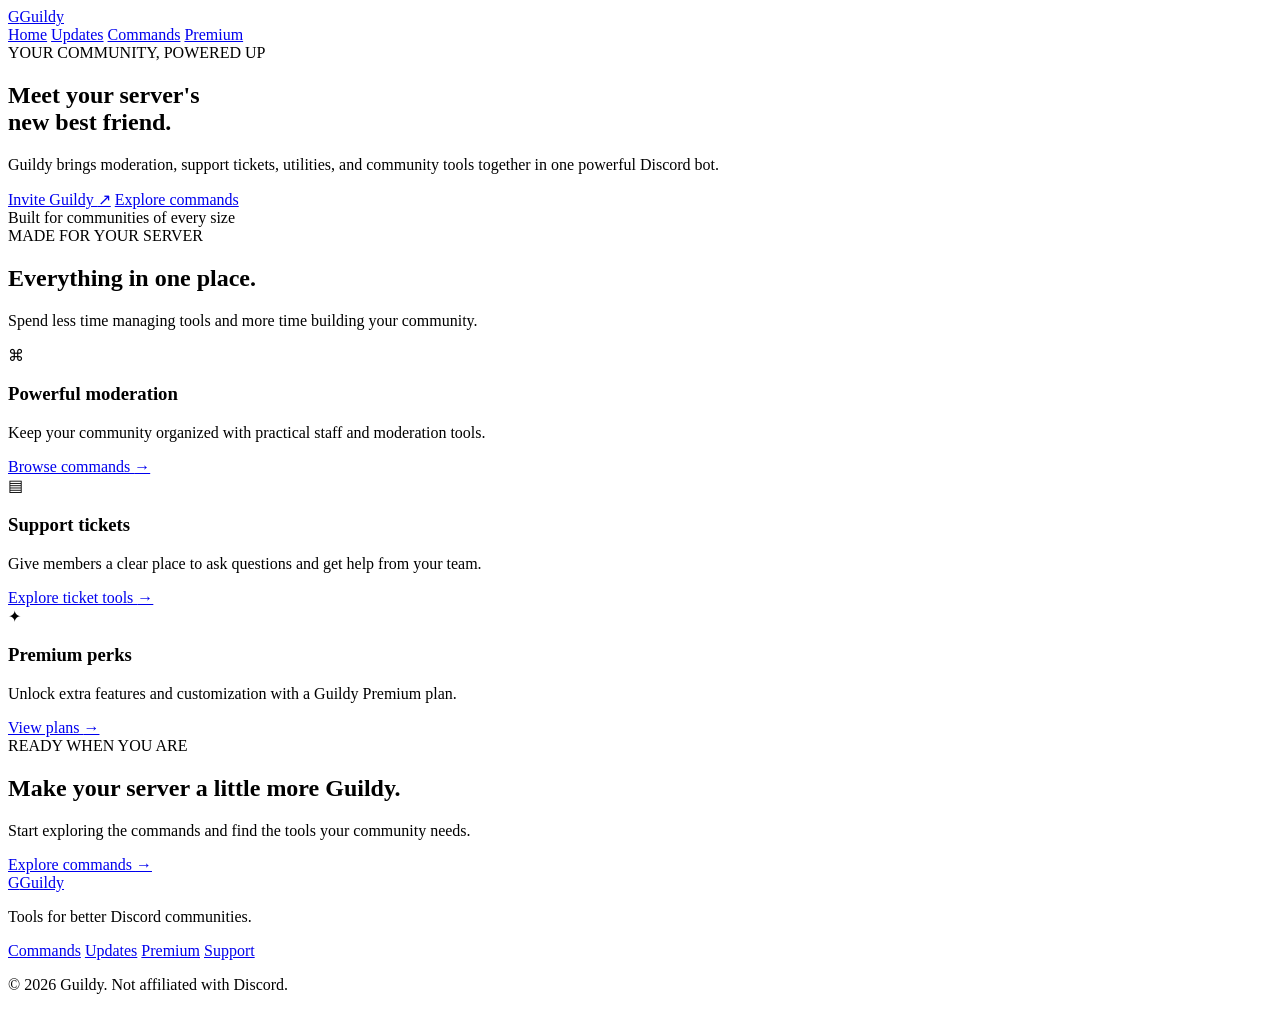
==== index.html @ c7ce711c "Add files via upload" ====
<!doctype html>
<html lang="en">
<head>
<meta charset="utf-8">
<meta name="viewport" content="width=device-width, initial-scale=1">
<meta name="theme-color" content="#0b1020">
<title>Home · Guildy</title>
<link rel="stylesheet" href="assets/style.css">
</head>
<body>
<header class="topbar">
  <a class="brand" href="index.html"><span class="brand-mark">G</span><span>Guildy</span></a>
  <nav class="nav">
    <a href="index.html">Home</a>
    <a href="updates.html">Updates</a>
    <a href="commands.html">Commands</a>
    <a href="premium.html">Premium</a>
  </nav>
</header>

<main class="container">
  <section class="hero">
    <div class="eyebrow"><span class="pulse"></span> YOUR COMMUNITY, POWERED UP</div>
    <h1>Meet your server's<br><span class="gradient-text">new best friend.</span></h1>
    <p class="hero-copy">Guildy brings moderation, support tickets, utilities, and community tools together in one powerful Discord bot.</p>
    <div class="hero-actions">
      <a class="btn btn-primary btn-lg" href="#" target="_blank" rel="noopener">Invite Guildy <span>↗</span></a>
      <a class="btn btn-secondary btn-lg" href="commands.html">Explore commands</a>
    </div>
    <div class="hero-note"><span class="dot"></span> Built for communities of every size</div>
    <div class="orb orb-one"></div>
    <div class="orb orb-two"></div>
  </section>

  <section class="section">
    <div class="section-heading">
      <div>
        <div class="eyebrow">MADE FOR YOUR SERVER</div>
        <h2>Everything in one place.</h2>
      </div>
      <p>Spend less time managing tools and more time building your community.</p>
    </div>
    <div class="feature-grid">
      <article class="feature-card">
        <div class="feature-icon purple">⌘</div>
        <h3>Powerful moderation</h3>
        <p>Keep your community organized with practical staff and moderation tools.</p>
        <a href="commands.html">Browse commands <span>→</span></a>
      </article>
      <article class="feature-card">
        <div class="feature-icon blue">▤</div>
        <h3>Support tickets</h3>
        <p>Give members a clear place to ask questions and get help from your team.</p>
        <a href="commands.html">Explore ticket tools <span>→</span></a>
      </article>
      <article class="feature-card">
        <div class="feature-icon violet">✦</div>
        <h3>Premium perks</h3>
        <p>Unlock extra features and customization with a Guildy Premium plan.</p>
        <a href="premium.html">View plans <span>→</span></a>
      </article>
    </div>
  </section>

  <section class="cta-panel">
    <div>
      <div class="eyebrow">READY WHEN YOU ARE</div>
      <h2>Make your server a little more Guildy.</h2>
      <p>Start exploring the commands and find the tools your community needs.</p>
    </div>
    <a class="btn btn-primary" href="commands.html">Explore commands <span>→</span></a>
  </section>
</main>

<footer class="footer">
  <div>
    <a class="brand small" href="index.html"><span class="brand-mark">G</span><span>Guildy</span></a>
    <p>Tools for better Discord communities.</p>
  </div>
  <div class="footer-links">
    <a href="commands.html">Commands</a>
    <a href="updates.html">Updates</a>
    <a href="premium.html">Premium</a>
    <a href="#">Support</a>
  </div>
  <p class="muted">© 2026 Guildy. Not affiliated with Discord.</p>
</footer>
</body>
</html>
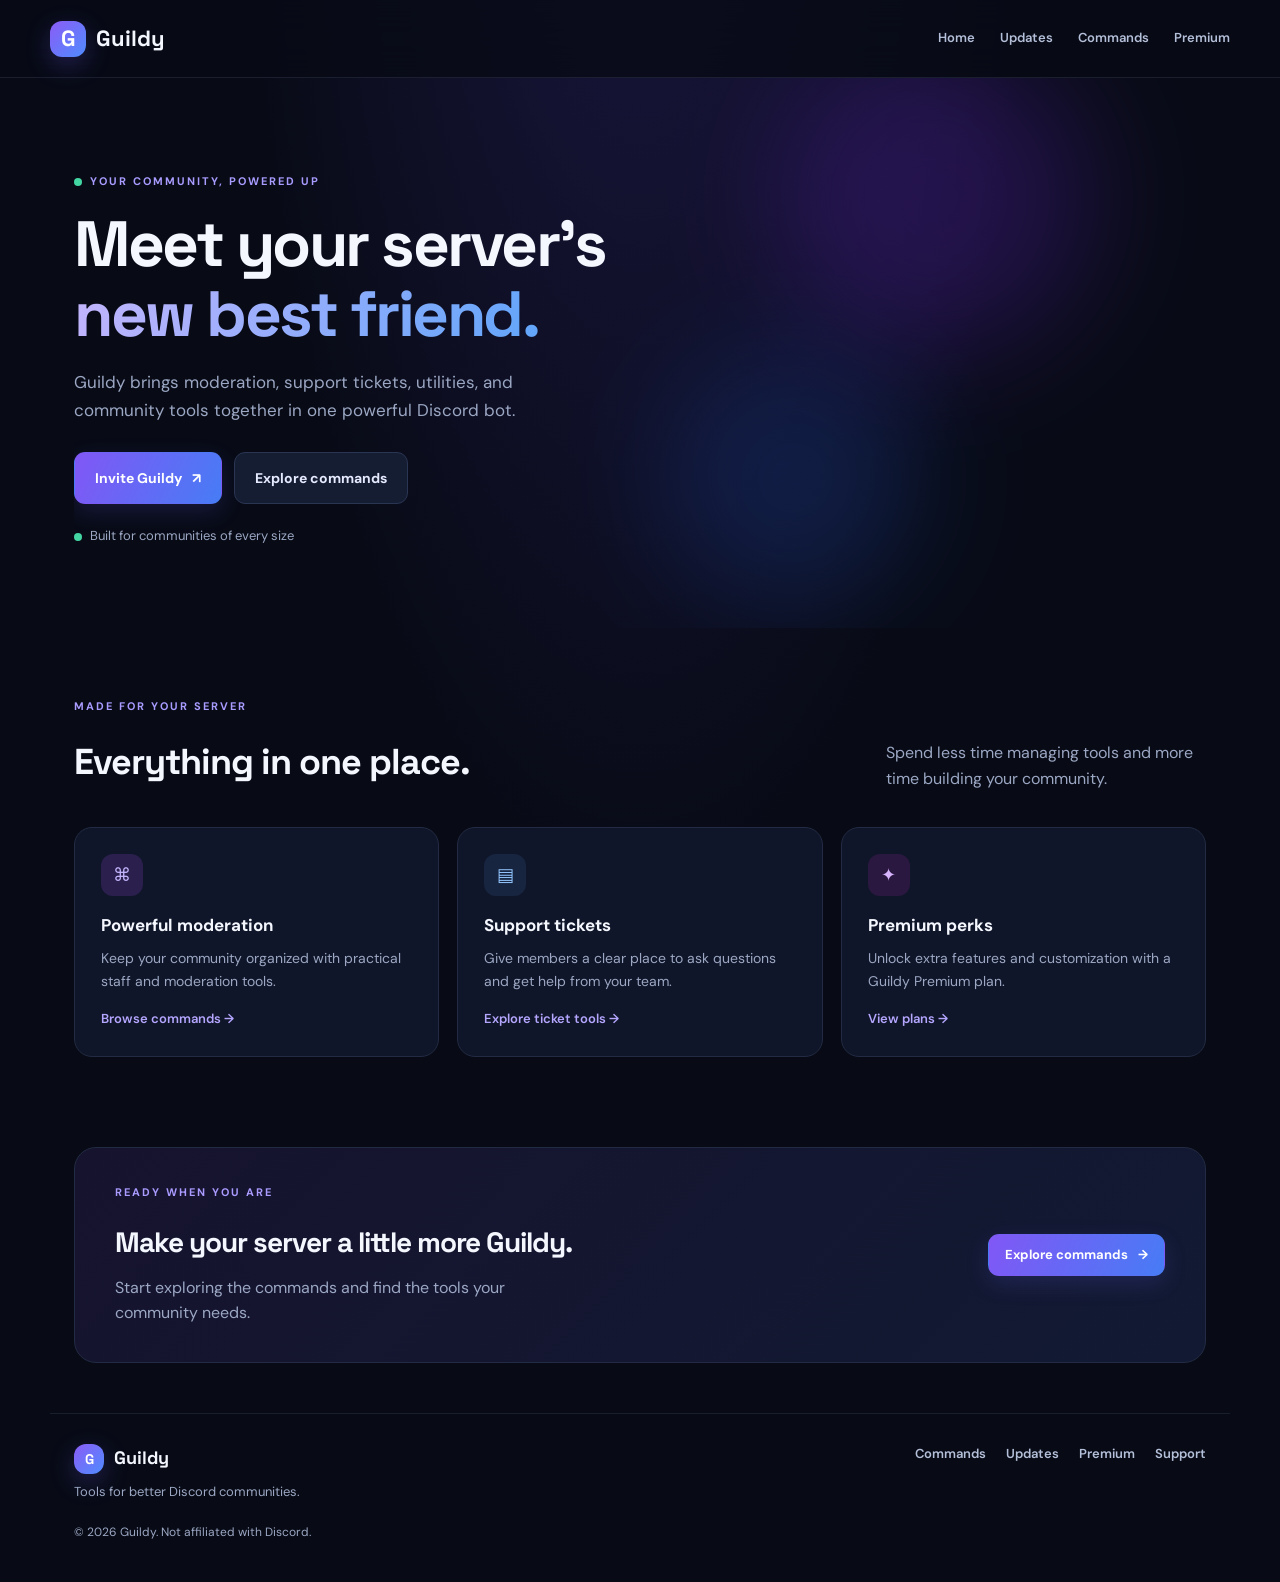
==== commit 94071f77: "Add files via upload" ====
--- a/index.html
+++ b/index.html
@@ -5,7 +5,7 @@
 <meta name="viewport" content="width=device-width, initial-scale=1">
 <meta name="theme-color" content="#0b1020">
 <title>Home · Guildy</title>
-<link rel="stylesheet" href="assets/style.css">
+<link rel="stylesheet" href="style.css">
 </head>
 <body>
 <header class="topbar">
--- a/style.css
+++ b/style.css
@@ -0,0 +1,778 @@
+@import url('https://fonts.googleapis.com/css2?family=DM+Sans:wght@400;500;600;700&family=Space+Grotesk:wght@400;500;600;700&display=swap');
+
+:root {
+  color-scheme: dark;
+  --bg: #080b16;
+  --panel: #101629;
+  --panel2: #141c32;
+  --line: #222b43;
+  --text: #f5f7ff;
+  --muted: #9ba7c3;
+  --purple: #8b5cf6;
+  --blue: #4f8cff;
+  --good: #43d6a3;
+  --warn: #f6c86a;
+  --danger: #ff6b87;
+}
+
+* {
+  box-sizing: border-box;
+}
+
+html {
+  scroll-behavior: smooth;
+}
+
+body {
+  margin: 0;
+  background: radial-gradient(ellipse at 50% -20%, #1b1742 0, transparent 45%), var(--bg);
+  color: var(--text);
+  font-family: 'DM Sans', system-ui, sans-serif;
+  line-height: 1.6;
+  min-height: 100vh;
+}
+
+a {
+  color: inherit;
+  text-decoration: none;
+}
+
+button,
+input,
+textarea,
+select {
+  font: inherit;
+}
+
+/* Top bar */
+.topbar {
+  height: 78px;
+  display: flex;
+  align-items: center;
+  gap: 30px;
+  padding: 0 max(calc((100% - 1180px) / 2), 24px);
+  border-bottom: 1px solid rgba(151, 166, 207, 0.13);
+  background: rgba(8, 11, 22, 0.8);
+  backdrop-filter: blur(18px);
+  position: sticky;
+  top: 0;
+  z-index: 20;
+}
+
+.brand {
+  display: inline-flex;
+  align-items: center;
+  gap: 10px;
+  font-family: 'Space Grotesk', sans-serif;
+  font-size: 22px;
+  font-weight: 700;
+  white-space: nowrap;
+}
+
+.brand-mark {
+  display: grid;
+  place-items: center;
+  width: 36px;
+  height: 36px;
+  border-radius: 12px;
+  background: linear-gradient(135deg, var(--purple), var(--blue));
+  box-shadow: 0 8px 25px #6d5df344;
+  color: #fff;
+  font-weight: 700;
+}
+
+.brand.small {
+  font-size: 18px;
+}
+
+.brand.small .brand-mark {
+  width: 30px;
+  height: 30px;
+  font-size: 14px;
+}
+
+.nav {
+  display: flex;
+  align-items: center;
+  gap: 25px;
+  margin-left: auto;
+}
+
+.nav a {
+  color: #b4bfd9;
+  font-size: 13px;
+  font-weight: 600;
+}
+
+.nav a:hover,
+.footer a:hover {
+  color: white;
+}
+
+/* Layout */
+.container {
+  max-width: 1180px;
+  margin: 0 auto;
+  padding: 0 24px;
+}
+
+/* Buttons */
+.btn {
+  display: inline-flex;
+  align-items: center;
+  justify-content: center;
+  gap: 10px;
+  padding: 10px 16px;
+  border: 1px solid transparent;
+  border-radius: 11px;
+  font-weight: 700;
+  font-size: 13px;
+  cursor: pointer;
+  transition: transform 0.18s, filter 0.18s;
+}
+
+.btn:hover {
+  transform: translateY(-1px);
+  filter: brightness(1.08);
+}
+
+.btn-primary {
+  background: linear-gradient(115deg, #8157f5, #477cf5);
+  color: white;
+  box-shadow: 0 8px 22px #5f5df52b;
+}
+
+.btn-secondary {
+  background: #151d32;
+  border-color: #2a3553;
+  color: #e6eaff;
+}
+
+.btn-lg {
+  padding: 14px 20px;
+  font-size: 14px;
+}
+
+.full {
+  width: 100%;
+}
+
+/* Hero */
+.hero {
+  min-height: 550px;
+  padding: 95px 0 70px;
+  position: relative;
+  overflow: hidden;
+}
+
+.eyebrow {
+  font-size: 11px;
+  font-weight: 700;
+  letter-spacing: 2px;
+  color: #a99bff;
+  text-transform: uppercase;
+  display: flex;
+  align-items: center;
+  gap: 8px;
+  margin-bottom: 18px;
+}
+
+.pulse,
+.dot {
+  display: inline-block;
+  width: 8px;
+  height: 8px;
+  border-radius: 50%;
+  background: var(--good);
+  box-shadow: 0 0 0 0 rgba(67, 214, 163, 0.5);
+  animation: pulse 2s infinite;
+}
+
+@keyframes pulse {
+  0% { box-shadow: 0 0 0 0 rgba(67, 214, 163, 0.45); }
+  70% { box-shadow: 0 0 0 10px rgba(67, 214, 163, 0); }
+  100% { box-shadow: 0 0 0 0 rgba(67, 214, 163, 0); }
+}
+
+.hero h1 {
+  font-family: 'Space Grotesk', sans-serif;
+  font-size: clamp(40px, 6vw, 64px);
+  font-weight: 700;
+  line-height: 1.1;
+  letter-spacing: -2.5px;
+  margin: 0 0 20px;
+}
+
+.gradient-text {
+  background: linear-gradient(115deg, #c4b5fd, #60a5fa);
+  -webkit-background-clip: text;
+  background-clip: text;
+  color: transparent;
+}
+
+.hero-copy {
+  max-width: 520px;
+  color: var(--muted);
+  font-size: 17px;
+  margin: 0 0 28px;
+}
+
+.hero-actions {
+  display: flex;
+  flex-wrap: wrap;
+  gap: 12px;
+  margin-bottom: 22px;
+}
+
+.hero-note {
+  display: flex;
+  align-items: center;
+  gap: 8px;
+  color: var(--muted);
+  font-size: 13px;
+}
+
+.orb {
+  position: absolute;
+  border-radius: 50%;
+  filter: blur(60px);
+  pointer-events: none;
+  z-index: -1;
+}
+
+.orb-one {
+  width: 320px;
+  height: 320px;
+  background: #6d28d9;
+  opacity: 0.25;
+  top: -40px;
+  right: 10%;
+}
+
+.orb-two {
+  width: 260px;
+  height: 260px;
+  background: #2563eb;
+  opacity: 0.18;
+  bottom: 20px;
+  right: 25%;
+}
+
+/* Sections */
+.section {
+  padding: 70px 0;
+}
+
+.section-heading {
+  display: flex;
+  align-items: end;
+  justify-content: space-between;
+  gap: 30px;
+  margin-bottom: 36px;
+}
+
+.section-heading h2 {
+  font-family: 'Space Grotesk', sans-serif;
+  font-size: clamp(28px, 4vw, 36px);
+  letter-spacing: -1px;
+  margin: 8px 0 0;
+}
+
+.section-heading p {
+  max-width: 320px;
+  color: var(--muted);
+  margin: 0;
+}
+
+.feature-grid {
+  display: grid;
+  grid-template-columns: repeat(3, 1fr);
+  gap: 18px;
+}
+
+.feature-card {
+  background: var(--panel);
+  border: 1px solid var(--line);
+  border-radius: 18px;
+  padding: 26px;
+  min-height: 230px;
+  display: flex;
+  flex-direction: column;
+}
+
+.feature-icon {
+  width: 42px;
+  height: 42px;
+  border-radius: 12px;
+  display: grid;
+  place-items: center;
+  font-size: 18px;
+  margin-bottom: 16px;
+}
+
+.feature-icon.purple { background: #2a1f4d; color: #c4b5fd; }
+.feature-icon.blue { background: #172540; color: #93c5fd; }
+.feature-icon.violet { background: #2a1840; color: #d8b4fe; }
+
+.feature-card h3 {
+  margin: 0 0 8px;
+  font-size: 17px;
+}
+
+.feature-card p {
+  color: var(--muted);
+  font-size: 14px;
+  margin: 0 0 16px;
+  flex: 1;
+}
+
+.feature-card a {
+  color: #b4a6ff;
+  font-size: 13px;
+  font-weight: 600;
+}
+
+.feature-card a:hover {
+  color: white;
+}
+
+/* CTA panel */
+.cta-panel {
+  display: flex;
+  align-items: center;
+  justify-content: space-between;
+  gap: 24px;
+  background: linear-gradient(135deg, #16132e, #121a33);
+  border: 1px solid var(--line);
+  border-radius: 22px;
+  padding: 36px 40px;
+  margin: 20px 0 50px;
+}
+
+.cta-panel h2 {
+  font-family: 'Space Grotesk', sans-serif;
+  font-size: 28px;
+  letter-spacing: -1px;
+  margin: 8px 0 10px;
+}
+
+.cta-panel p {
+  color: var(--muted);
+  margin: 0;
+  max-width: 420px;
+}
+
+/* Page heading */
+.page-heading {
+  padding: 70px 0 30px;
+}
+
+.page-heading h1 {
+  font-family: 'Space Grotesk', sans-serif;
+  font-size: clamp(36px, 5vw, 52px);
+  letter-spacing: -2px;
+  margin: 10px 0 12px;
+}
+
+.page-heading p {
+  color: var(--muted);
+  max-width: 520px;
+  margin: 0;
+}
+
+/* Commands */
+.search-row {
+  display: flex;
+  gap: 12px;
+  margin-bottom: 24px;
+}
+
+.search-input,
+.search-select {
+  background: var(--panel);
+  border: 1px solid var(--line);
+  border-radius: 12px;
+  color: var(--text);
+  padding: 12px 14px;
+  outline: none;
+}
+
+.search-input {
+  flex: 1;
+}
+
+.search-input:focus,
+.search-select:focus {
+  border-color: #5b4dba;
+}
+
+.search-select {
+  min-width: 160px;
+  max-width: 200px;
+}
+
+.command-grid {
+  display: grid;
+  grid-template-columns: repeat(2, 1fr);
+  gap: 14px;
+  margin-bottom: 40px;
+}
+
+.command-card {
+  background: var(--panel);
+  border: 1px solid var(--line);
+  border-radius: 16px;
+  padding: 18px;
+}
+
+.command-top {
+  display: flex;
+  align-items: center;
+  gap: 10px;
+  margin-bottom: 8px;
+}
+
+.command-top code {
+  background: #1a2340;
+  color: #c4b5fd;
+  padding: 4px 10px;
+  border-radius: 8px;
+  font-size: 13px;
+  font-weight: 600;
+}
+
+.premium-tag {
+  background: linear-gradient(115deg, #7c3aed, #4f46e5);
+  color: white;
+  font-size: 10px;
+  font-weight: 700;
+  letter-spacing: 0.5px;
+  padding: 3px 8px;
+  border-radius: 999px;
+}
+
+.command-card h3 {
+  margin: 0 0 6px;
+  font-size: 13px;
+  color: var(--muted);
+  font-weight: 600;
+}
+
+.command-card p {
+  margin: 0 0 12px;
+  font-size: 14px;
+  color: #d5dcf0;
+}
+
+.command-bottom {
+  display: flex;
+  flex-wrap: wrap;
+  gap: 10px;
+  align-items: center;
+  font-size: 12px;
+  color: var(--muted);
+}
+
+.command-bottom code {
+  background: #151d32;
+  padding: 3px 8px;
+  border-radius: 6px;
+  font-size: 11px;
+  color: #a5b4d4;
+}
+
+.empty-state {
+  text-align: center;
+  padding: 40px 20px;
+  color: var(--muted);
+  background: var(--panel);
+  border: 1px dashed #303b59;
+  border-radius: 15px;
+  font-size: 13px;
+}
+
+/* Pricing */
+.pricing-grid {
+  display: grid;
+  grid-template-columns: repeat(3, 1fr);
+  gap: 18px;
+  margin-bottom: 24px;
+}
+
+.price-card {
+  background: var(--panel);
+  border: 1px solid var(--line);
+  border-radius: 20px;
+  padding: 28px;
+  position: relative;
+  display: flex;
+  flex-direction: column;
+}
+
+.price-card.featured {
+  border-color: #6d5df5;
+  box-shadow: 0 0 0 1px #6d5df544, 0 20px 50px #4f46e520;
+}
+
+.popular {
+  position: absolute;
+  top: -12px;
+  left: 50%;
+  transform: translateX(-50%);
+  background: linear-gradient(115deg, #8157f5, #477cf5);
+  color: white;
+  font-size: 10px;
+  font-weight: 700;
+  letter-spacing: 0.8px;
+  padding: 5px 12px;
+  border-radius: 999px;
+  white-space: nowrap;
+}
+
+.plan-label {
+  font-size: 13px;
+  font-weight: 700;
+  color: #b4bfd9;
+  margin-bottom: 8px;
+}
+
+.price {
+  font-family: 'Space Grotesk', sans-serif;
+  font-size: 36px;
+  font-weight: 700;
+  letter-spacing: -1px;
+  margin-bottom: 10px;
+}
+
+.price span {
+  font-size: 15px;
+  color: var(--muted);
+  font-weight: 500;
+}
+
+.price-card > p {
+  color: var(--muted);
+  font-size: 14px;
+  margin: 0 0 18px;
+}
+
+.price-card ul {
+  list-style: none;
+  padding: 0;
+  margin: 0 0 22px;
+  flex: 1;
+}
+
+.price-card li {
+  display: flex;
+  align-items: flex-start;
+  gap: 10px;
+  font-size: 14px;
+  margin-bottom: 10px;
+  color: #d5dcf0;
+}
+
+.price-card li span {
+  color: var(--good);
+  font-weight: 700;
+}
+
+.muted {
+  color: var(--muted);
+}
+
+.center {
+  text-align: center;
+  margin: 10px 0 40px;
+  font-size: 13px;
+}
+
+/* Updates / timeline */
+.timeline {
+  display: grid;
+  gap: 16px;
+  margin-bottom: 50px;
+}
+
+.update-card {
+  background: var(--panel);
+  border: 1px solid var(--line);
+  border-radius: 18px;
+  padding: 24px;
+}
+
+.update-meta {
+  display: flex;
+  flex-wrap: wrap;
+  gap: 12px;
+  align-items: center;
+  margin-bottom: 12px;
+  font-size: 12px;
+  color: var(--muted);
+}
+
+.status-pill {
+  background: #1a2e24;
+  color: var(--good);
+  font-size: 11px;
+  font-weight: 700;
+  padding: 4px 10px;
+  border-radius: 999px;
+}
+
+.update-card h2 {
+  font-family: 'Space Grotesk', sans-serif;
+  font-size: 22px;
+  letter-spacing: -0.5px;
+  margin: 0 0 10px;
+}
+
+.update-card p {
+  color: var(--muted);
+  margin: 0;
+  font-size: 15px;
+}
+
+/* Footer */
+.footer {
+  display: grid;
+  grid-template-columns: 1.2fr 1fr;
+  gap: 20px;
+  max-width: 1180px;
+  margin: 40px auto 0;
+  padding: 30px 24px 40px;
+  border-top: 1px solid rgba(151, 166, 207, 0.12);
+}
+
+.footer > div:first-child p {
+  color: var(--muted);
+  font-size: 13px;
+  margin: 8px 0 0;
+}
+
+.footer-links {
+  display: flex;
+  gap: 20px;
+  align-items: flex-start;
+  justify-content: flex-end;
+  font-size: 13px;
+  font-weight: 600;
+  color: #b4bfd9;
+}
+
+.footer > .muted {
+  grid-column: 1 / -1;
+  font-size: 12px;
+  margin: 0;
+}
+
+/* Responsive */
+@media (max-width: 850px) {
+  .topbar {
+    padding: 0 18px;
+    gap: 12px;
+  }
+
+  .nav {
+    gap: 14px;
+  }
+
+  .nav a {
+    font-size: 12px;
+  }
+
+  .feature-grid,
+  .pricing-grid {
+    grid-template-columns: 1fr;
+  }
+
+  .feature-card {
+    min-height: auto;
+  }
+
+  .command-grid {
+    grid-template-columns: 1fr;
+  }
+
+  .hero {
+    min-height: 480px;
+    padding-top: 75px;
+  }
+
+  .section-heading {
+    flex-direction: column;
+    align-items: flex-start;
+    gap: 8px;
+  }
+
+  .cta-panel {
+    flex-direction: column;
+    align-items: flex-start;
+    padding: 28px;
+  }
+
+  .footer {
+    grid-template-columns: 1fr;
+  }
+
+  .footer-links {
+    justify-content: flex-start;
+    flex-wrap: wrap;
+  }
+}
+
+@media (max-width: 600px) {
+  .topbar {
+    height: auto;
+    min-height: 70px;
+    flex-wrap: wrap;
+    padding: 13px 16px;
+  }
+
+  .brand {
+    font-size: 19px;
+  }
+
+  .nav {
+    order: 3;
+    width: 100%;
+    justify-content: space-between;
+    margin: 0;
+    padding-top: 10px;
+    border-top: 1px solid #20283f;
+  }
+
+  .container {
+    padding: 0 17px;
+  }
+
+  .hero {
+    padding: 60px 0 45px;
+    min-height: 430px;
+  }
+
+  .hero-copy {
+    font-size: 15px;
+  }
+
+  .section {
+    padding: 40px 0;
+  }
+
+  .page-heading {
+    padding-top: 45px;
+  }
+
+  .search-row {
+    flex-direction: column;
+  }
+
+  .search-select {
+    max-width: none;
+  }
+
+  .footer {
+    padding-left: 18px;
+    padding-right: 18px;
+  }
+}
